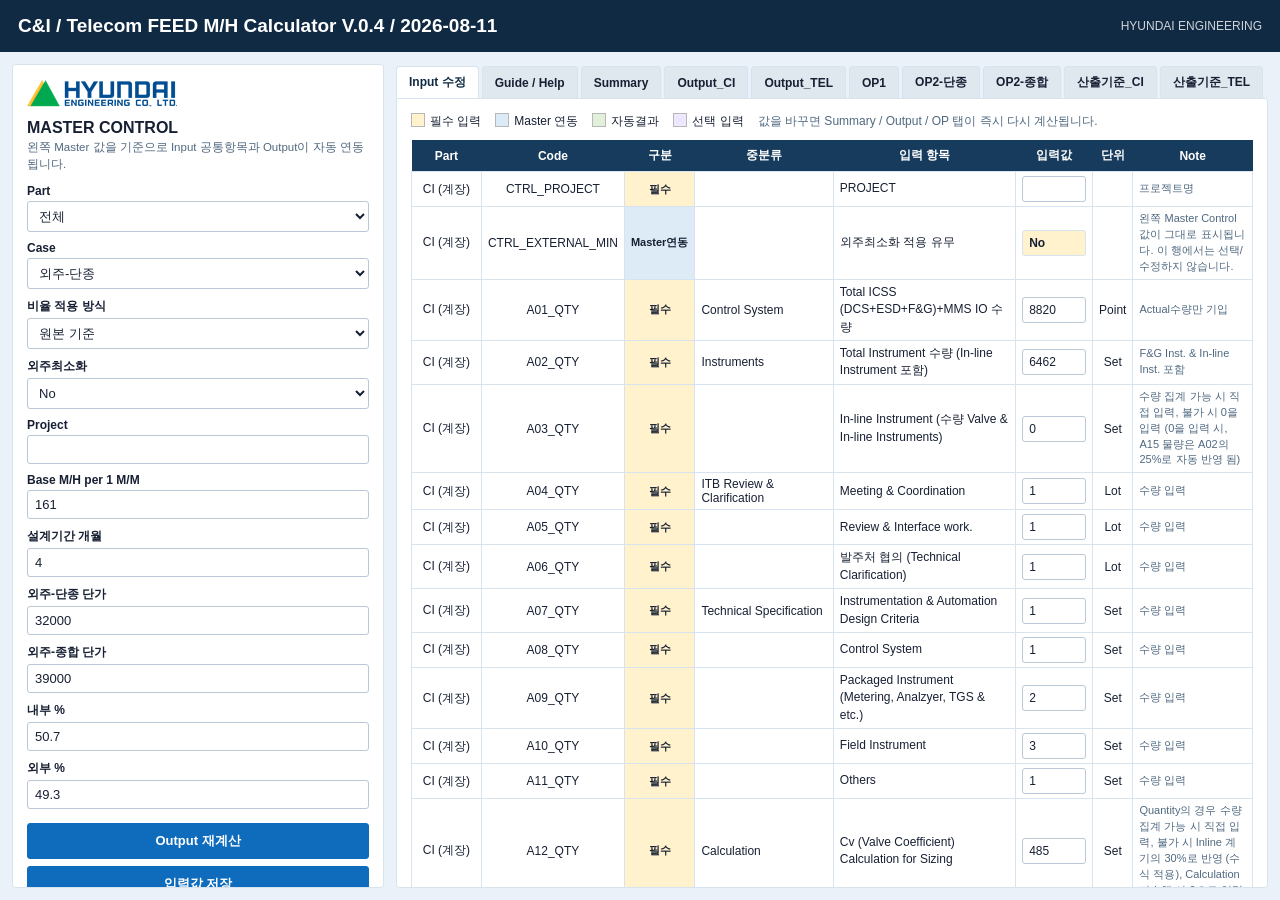
==== web/index.html @ 4133d381 "Add HTML web app equivalent of the FEED M/H Calculator Ports the Tkinter desktop program (FEED_MH_Ca" ====
<!DOCTYPE html>
<html lang="ko">
<head>
<meta charset="utf-8">
<meta name="viewport" content="width=device-width, initial-scale=1">
<title>C&amp;I / Telecom FEED M/H Calculator V.0.4</title>
<link rel="stylesheet" href="css/styles.css">
</head>
<body>

<div class="app-title">
  <span>C&amp;I / Telecom FEED M/H Calculator V.0.4 / 2026-08-11</span>
  <span class="ver">HYUNDAI ENGINEERING</span>
</div>

<div class="app-body">

  <!-- ================= MASTER CONTROL ================= -->
  <aside class="master">
    <img id="logo" class="logo" alt="HYUNDAI ENGINEERING">
    <h2>MASTER CONTROL</h2>
    <p class="hint">왼쪽 Master 값을 기준으로 Input 공통항목과 Output이 자동 연동됩니다.</p>

    <label for="mc-part">Part</label>
    <select id="mc-part">
      <option>전체</option><option>CI (계장)</option><option>TEL (통신)</option>
    </select>

    <label for="mc-case">Case</label>
    <select id="mc-case">
      <option>외주-단종</option><option>외주-종합</option>
    </select>

    <label for="mc-ratio">비율 적용 방식</label>
    <select id="mc-ratio">
      <option>원본 기준</option><option>사용자 입력</option>
    </select>

    <label for="mc-external">외주최소화</label>
    <select id="mc-external">
      <option>No</option><option>Yes</option>
    </select>

    <label for="mc-project">Project</label>
    <input type="text" id="mc-project">

    <label for="mc-base">Base M/H per 1 M/M</label>
    <input type="text" id="mc-base" inputmode="decimal">

    <label for="mc-months">설계기간 개월</label>
    <input type="text" id="mc-months" inputmode="decimal">

    <label for="mc-rate-short">외주-단종 단가</label>
    <input type="text" id="mc-rate-short" inputmode="decimal">

    <label for="mc-rate-comp">외주-종합 단가</label>
    <input type="text" id="mc-rate-comp" inputmode="decimal">

    <label for="mc-ip">내부 %</label>
    <input type="text" id="mc-ip" inputmode="decimal">

    <label for="mc-ep">외부 %</label>
    <input type="text" id="mc-ep" inputmode="decimal">

    <button class="btn accent gap" id="btn-recalc">Output 재계산</button>
    <button class="btn accent" id="btn-save">입력값 저장</button>
    <button class="btn accent" id="btn-load">저장값 불러오기</button>
    <button class="btn" id="btn-export">입력값 내보내기</button>
    <button class="btn" id="btn-import">입력값 가져오기</button>
    <input type="file" id="file-import" accept=".json,application/json" hidden>
    <button class="btn" id="btn-reset">초기화</button>
    <button class="btn accent gap" id="btn-report">Word Report 생성</button>
    <button class="btn" id="btn-print">현재 탭 인쇄 / PDF 저장</button>

    <p class="note">외주최소화는 왼쪽 Master Control에서만 변경합니다. Input 수정 탭의 파란색 Master연동 행은 왼쪽 값이 그대로 표시됩니다. 초록색 자동결과는 선택값에 따라 즉시 계산되어 표시됩니다.</p>
  </aside>

  <!-- ================= TABS ================= -->
  <main class="pane">
    <div class="tabbar" id="tabbar" role="tablist"></div>
    <div class="tabpanels" id="tabpanels">
      <section class="tabpanel" id="tab-input"></section>
      <section class="tabpanel" id="tab-guide"></section>
      <section class="tabpanel" id="tab-summary"></section>
      <section class="tabpanel" id="tab-output-ci"></section>
      <section class="tabpanel" id="tab-output-tel"></section>
      <section class="tabpanel" id="tab-op1"></section>
      <section class="tabpanel" id="tab-op2-short"></section>
      <section class="tabpanel" id="tab-op2-comp"></section>
      <section class="tabpanel" id="tab-std-ci"></section>
      <section class="tabpanel" id="tab-std-tel"></section>
    </div>
  </main>

</div>

<div id="toast" role="status" aria-live="polite"></div>

<script src="js/data.js"></script>
<script src="js/model.js"></script>
<script src="js/report.js"></script>
<script src="js/app.js"></script>
</body>
</html>
---- web/css/styles.css ----
/* FEED M/H Calculator - Web 버전 스타일
   데스크톱(Tkinter) 프로그램의 색상 팔레트와 Excel 형태의 표 서식을 그대로 사용합니다. */
:root {
  --primary: #102A43;
  --accent: #0F6CBD;
  --accent-dark: #0B5CAB;
  --bg: #EAF1F8;
  --card: #FFFFFF;
  --head: #163B5C;
  --text: #172033;
  --muted: #506980;
  --yellow: #FFF2CC;
  --green: #E2F0D9;
  --purple: #EFE7FF;
  --locked: #F2F2F2;
  --line: #D7E3EE;
  --grid-line: #B7B7B7;
  --hdr-blue: #DDEBF7;
  --hdr-cyan: #BFE3F0;
  --hdr-orange: #FCE4D6;
  --hdr-green: #C6E0B4;
  --hdr-purple: #EAD1EA;
}

* { box-sizing: border-box; }

html, body {
  height: 100%;
  margin: 0;
}

body {
  background: var(--bg);
  color: var(--text);
  font-family: "Malgun Gothic", "맑은 고딕", "Segoe UI", "Apple SD Gothic Neo", "Noto Sans KR", sans-serif;
  font-size: 13px;
  display: flex;
  flex-direction: column;
}

/* ---------- 상단 타이틀 ---------- */
.app-title {
  background: var(--primary);
  color: #fff;
  font-size: 19px;
  font-weight: 700;
  padding: 15px 18px;
  display: flex;
  align-items: center;
  gap: 14px;
  flex: 0 0 auto;
}
.app-title .ver { font-size: 12px; font-weight: 400; opacity: .8; margin-left: auto; }

/* ---------- 레이아웃 ---------- */
.app-body {
  flex: 1 1 auto;
  display: flex;
  gap: 12px;
  padding: 12px;
  min-height: 0;
}

.master {
  flex: 0 0 372px;
  background: var(--card);
  border: 1px solid var(--line);
  border-radius: 4px;
  padding: 14px;
  overflow: auto;
}
.master img.logo { max-width: 155px; display: block; margin-bottom: 10px; }
.master h2 { font-size: 16px; margin: 0 0 2px; }
.master .hint { color: var(--muted); font-size: 11.5px; margin: 0 0 10px; line-height: 1.5; }
.master label { display: block; font-size: 12px; margin: 9px 0 3px; font-weight: 600; }
.master select, .master input[type="text"], .master input[type="number"] {
  width: 100%;
  padding: 6px 7px;
  border: 1px solid #B9C7D6;
  border-radius: 3px;
  font: inherit;
  background: #fff;
  color: var(--text);
}
.master select:focus, .master input:focus { outline: 2px solid var(--accent); outline-offset: -1px; }
.master .note {
  margin-top: 14px;
  background: #FFF9EC;
  border: 1px solid #F0DFB8;
  border-radius: 3px;
  color: #7A4F00;
  font-size: 11.5px;
  line-height: 1.55;
  padding: 9px 10px;
}
.btn {
  display: block;
  width: 100%;
  margin-top: 7px;
  padding: 8px 10px;
  border: 1px solid #B9C7D6;
  border-radius: 3px;
  background: #F3F6FA;
  color: var(--text);
  font: inherit;
  font-weight: 700;
  cursor: pointer;
}
.btn:hover { background: #E7EEF6; }
.btn.accent { background: var(--accent); border-color: var(--accent); color: #fff; }
.btn.accent:hover { background: var(--accent-dark); }
.btn.gap { margin-top: 14px; }

/* ---------- 탭 ---------- */
.pane {
  flex: 1 1 auto;
  min-width: 0;
  display: flex;
  flex-direction: column;
}
.tabbar {
  display: flex;
  flex-wrap: wrap;
  gap: 3px;
  padding: 2px 0 0;
  flex: 0 0 auto;
}
.tabbar button {
  border: 1px solid var(--line);
  border-bottom: none;
  background: #DFE7EF;
  color: var(--text);
  font: inherit;
  font-weight: 700;
  font-size: 12px;
  padding: 7px 12px;
  border-radius: 4px 4px 0 0;
  cursor: pointer;
}
.tabbar button[aria-selected="true"] { background: #fff; color: var(--primary); }
.tabpanels {
  flex: 1 1 auto;
  min-height: 0;
  background: var(--card);
  border: 1px solid var(--line);
  border-radius: 0 4px 4px 4px;
  overflow: auto;
}
.tabpanel { display: none; padding: 14px; }
.tabpanel.active { display: block; }
.tabpanel.flush { padding: 0; }

/* ---------- 공통 표 ---------- */
table.grid {
  border-collapse: collapse;
  font-size: 11.5px;
  background: #fff;
}
table.grid th, table.grid td {
  border: 1px solid var(--grid-line);
  padding: 4px 6px;
  vertical-align: middle;
  white-space: pre-line;
}
table.grid th { background: var(--hdr-blue); font-weight: 700; text-align: center; }
.num { text-align: right; font-variant-numeric: tabular-nums; }
.ctr { text-align: center; }
.b { font-weight: 700; }
.red { color: #C00000; }

.sheet-title { font-size: 19px; font-weight: 700; padding: 4px 0; }
.sheet-date { font-size: 11px; font-weight: 700; float: right; padding-top: 10px; }
.sheet-ver { font-size: 16px; font-weight: 700; color: #C00000; padding: 2px 0 10px; }
.scrollx { overflow-x: auto; padding-bottom: 6px; }

/* ---------- Input 수정 ---------- */
table.inputs { width: 100%; border-collapse: collapse; font-size: 12px; }
table.inputs th {
  background: var(--head); color: #fff; font-weight: 700; padding: 7px 6px;
  position: sticky; top: 0; z-index: 2; text-align: center;
}
table.inputs td { border: 1px solid var(--line); padding: 4px 6px; vertical-align: middle; }
table.inputs tr.sec td {
  background: #F1F6FB; font-weight: 700; color: var(--primary); font-size: 12.5px; padding: 6px;
}
table.inputs td:nth-child(1), table.inputs td:nth-child(2) { white-space: nowrap; text-align: center; }
table.inputs .kind { text-align: center; font-weight: 700; white-space: nowrap; font-size: 11px; }
table.inputs .k-auto { background: var(--green); }
table.inputs .k-master { background: #DDEBF7; }
table.inputs .k-req { background: var(--yellow); }
table.inputs .k-opt { background: var(--purple); }
table.inputs .note { color: var(--muted); font-size: 11px; line-height: 1.45; }
table.inputs .detail { line-height: 1.45; }
table.inputs input.cell, table.inputs select.cell {
  width: 100%; padding: 5px 6px; border: 1px solid #B9C7D6; border-radius: 3px;
  font: inherit; background: #fff; color: var(--text);
}
table.inputs select.cell { max-width: 340px; }
table.inputs .readonly {
  display: block; padding: 5px 6px; font-weight: 700; border-radius: 3px;
}
table.inputs .readonly.auto { background: var(--green); }
table.inputs .readonly.master { background: var(--yellow); }
.legend { display: flex; flex-wrap: wrap; gap: 14px; margin-bottom: 10px; font-size: 12px; align-items: center; }
.legend span.sw { display: inline-block; width: 14px; height: 14px; border: 1px solid var(--grid-line); margin-right: 5px; vertical-align: -2px; }

/* ---------- Summary ---------- */
.summary-title { font-size: 22px; font-weight: 700; text-align: center; padding: 8px 0 14px; }
table.summary { border-collapse: collapse; width: 100%; font-size: 13px; }
table.summary th, table.summary td { border: 1px solid #98A8B8; padding: 7px 8px; text-align: center; }
table.summary th { background: #F8F8F8; font-weight: 700; }
table.summary td.lbl { background: #fff; font-weight: 700; }
table.summary caption { text-align: left; font-size: 15px; font-weight: 700; padding: 16px 0 7px; }
.summary-head { display: flex; flex-wrap: wrap; gap: 10px; align-items: center; margin-bottom: 6px; font-size: 13px; }
.summary-head .chip { border: 1px solid #98A8B8; padding: 5px 10px; background: #F7FAFD; font-weight: 700; }
.summary-head .chip.on { background: var(--yellow); }
.summary-note { background: #F7FAFD; border: 1px solid #98A8B8; padding: 8px 10px; margin-top: 14px; font-size: 12px; }

/* ---------- Output / OP 시트 ---------- */
table.sheet { border-collapse: collapse; font-size: 11.5px; }
table.sheet th, table.sheet td { border: 1px solid var(--grid-line); padding: 4px 6px; }
table.sheet th { text-align: center; font-weight: 700; }
table.sheet tr.section td { background: var(--hdr-blue); font-weight: 700; font-size: 12px; }
table.sheet tr.odd td { background: #F7FBFF; }
td.int { background: var(--yellow); }
td.ext { background: var(--green); }
td.tot { background: var(--hdr-blue); font-weight: 700; }
tr.total td { background: #FFFF00; font-weight: 700; }
.basebox { border-collapse: collapse; font-size: 11.5px; margin: 6px 0 10px; }
.basebox td { border: 1px solid #000; padding: 4px 8px; }
.basebox td.v { background: #40D050; font-weight: 700; text-align: right; }
.notesbox { background: #D9D9D9; padding: 8px 10px; font-size: 11.5px; line-height: 1.5; max-width: 520px; }
.projbar { display: flex; margin: 8px 0; font-size: 12px; }
.projbar .k { background: #63D663; font-weight: 700; padding: 5px 10px; border: 1px solid #000; }
.projbar .v { background: #9DE28E; padding: 5px 10px; border: 1px solid #000; border-left: none; flex: 1; }
.tablebanner { background: #8BD56B; border: 1px solid #000; font-weight: 700; text-align: center; padding: 5px; font-size: 12.5px; }
.footline { border: 1px solid #000; padding: 6px 10px; font-weight: 700; font-size: 12px; margin-top: -1px; background: #fff; }
.head-basic { background: var(--hdr-blue); }
.head-unit { background: var(--hdr-cyan); }
.head-mh { background: var(--hdr-green); }
.head-rem { background: var(--hdr-purple); }

/* ---------- 산출기준 ---------- */
table.std { border-collapse: collapse; font-size: 11.5px; }
table.std th, table.std td { border: 1px solid var(--grid-line); padding: 4px 6px; vertical-align: middle; }
table.std th { background: var(--hdr-orange); text-align: center; font-weight: 700; }
table.std th.basic { background: var(--hdr-blue); }
table.std th.guide { background: var(--hdr-cyan); }
table.std td.guide { white-space: pre-line; line-height: 1.45; max-width: 560px; }
table.std td.act { max-width: 340px; }
table.std tr.odd td { background: #F7FBFF; }
table.std input.v {
  width: 100%; border: none; background: transparent; font: inherit; text-align: right;
  padding: 2px 3px; color: inherit;
}
table.std input.v:focus { outline: 2px solid var(--accent); background: #fff; }
table.std td.vint { background: var(--yellow); }
table.std td.vext { background: var(--green); }
.std-topbar { display: flex; flex-wrap: wrap; align-items: stretch; margin-bottom: 8px; font-size: 12px; }
.std-topbar .k { background: #BFE3F0; font-weight: 700; padding: 8px 10px; border: 1px solid #000; white-space: pre-line; }
.std-topbar .v { background: #FFC000; color: #C00000; font-weight: 700; font-size: 15px; padding: 8px 16px; border: 1px solid #000; border-left: none; display: flex; align-items: center; }
.std-topbar .n { background: #F2F2F2; padding: 8px 10px; font-size: 11.5px; line-height: 1.5; flex: 1; min-width: 260px; }

/* ---------- Guide ---------- */
.guide { max-width: 1080px; }
.guide h1 { font-size: 24px; text-align: center; margin: 4px 0 2px; }
.guide .sub { text-align: right; color: #555; font-size: 12px; margin-bottom: 18px; }
.guide h2 { font-size: 17px; margin: 24px 0 8px; padding-bottom: 5px; border-bottom: 2px solid var(--line); }
.guide .block { border: 1px solid var(--line); border-radius: 3px; margin: 8px 0; }
.guide .block h3 { margin: 0; padding: 8px 12px; font-size: 13.5px; color: var(--primary); background: #F7FAFD; border-bottom: 1px solid var(--line); }
.guide .block ul { margin: 6px 0; padding: 0 12px 6px 30px; }
.guide .block li { margin: 4px 0; line-height: 1.55; }
.guide .block.warn li { color: #C00000; }

/* ---------- 토스트 ---------- */
#toast {
  position: fixed; left: 50%; bottom: 26px; transform: translateX(-50%);
  background: var(--primary); color: #fff; padding: 10px 18px; border-radius: 4px;
  font-size: 13px; box-shadow: 0 4px 14px rgba(16, 42, 67, .35);
  opacity: 0; pointer-events: none; transition: opacity .2s; z-index: 50; max-width: 80vw;
}
#toast.show { opacity: 1; }

@media (max-width: 1100px) {
  .app-body { flex-direction: column; }
  .master { flex: 0 0 auto; max-height: none; }
}

@media print {
  .app-title, .master, .tabbar, #toast { display: none !important; }
  .app-body { padding: 0; display: block; }
  .tabpanels { border: none; overflow: visible; }
  body { background: #fff; }
}
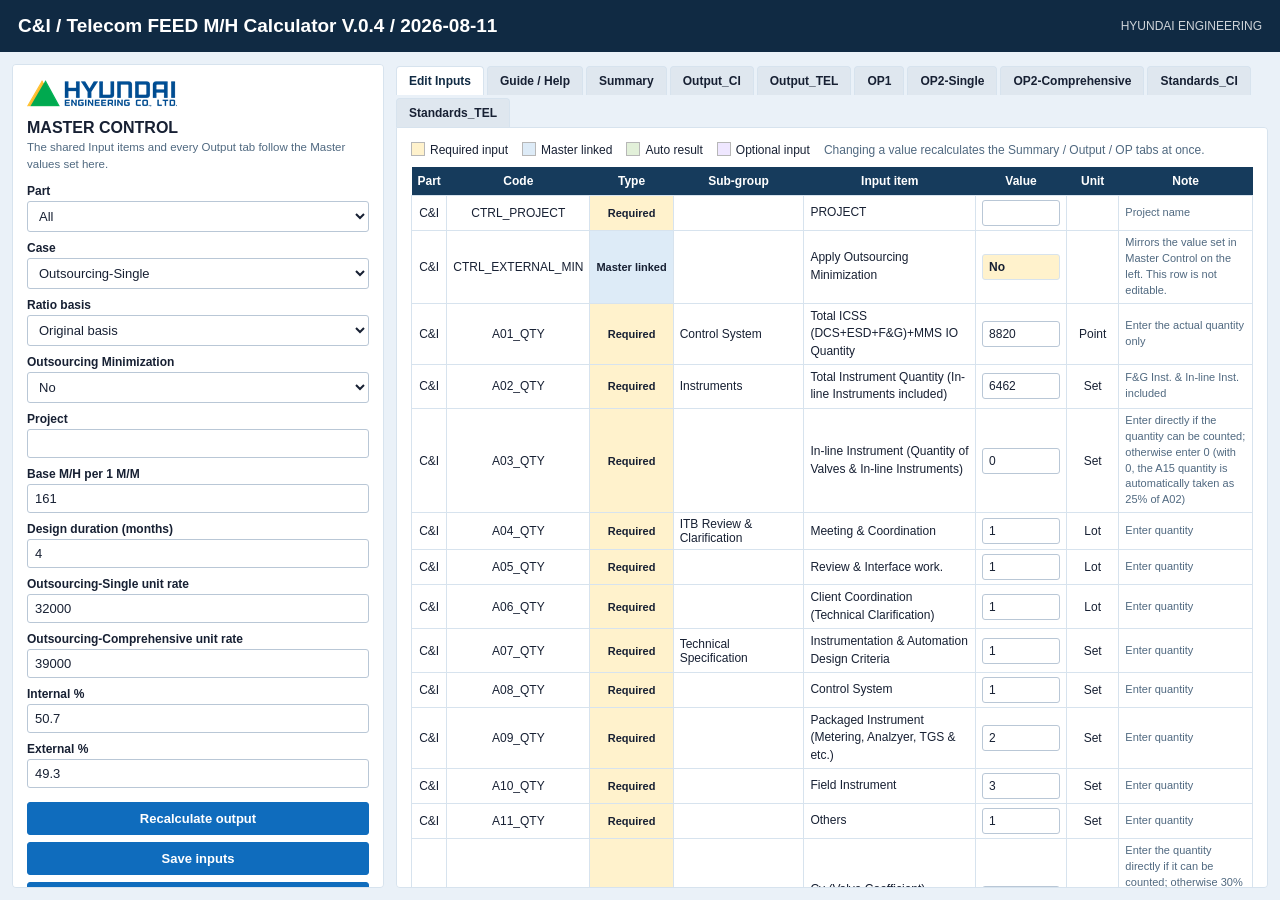
==== commit 36974aee: "Translate the web app to English The browser app under web/ is now entirely in English — interface c" ====
--- a/web/index.html
+++ b/web/index.html
@@ -1,5 +1,5 @@
 <!DOCTYPE html>
-<html lang="ko">
+<html lang="en">
 <head>
 <meta charset="utf-8">
 <meta name="viewport" content="width=device-width, initial-scale=1">
@@ -19,24 +19,24 @@
   <aside class="master">
     <img id="logo" class="logo" alt="HYUNDAI ENGINEERING">
     <h2>MASTER CONTROL</h2>
-    <p class="hint">왼쪽 Master 값을 기준으로 Input 공통항목과 Output이 자동 연동됩니다.</p>
+    <p class="hint">The shared Input items and every Output tab follow the Master values set here.</p>
 
     <label for="mc-part">Part</label>
     <select id="mc-part">
-      <option>전체</option><option>CI (계장)</option><option>TEL (통신)</option>
+      <option>All</option><option>C&amp;I (Instrumentation)</option><option>TEL (Telecom)</option>
     </select>
 
     <label for="mc-case">Case</label>
     <select id="mc-case">
-      <option>외주-단종</option><option>외주-종합</option>
+      <option>Outsourcing-Single</option><option>Outsourcing-Comprehensive</option>
     </select>
 
-    <label for="mc-ratio">비율 적용 방식</label>
+    <label for="mc-ratio">Ratio basis</label>
     <select id="mc-ratio">
-      <option>원본 기준</option><option>사용자 입력</option>
+      <option>Original basis</option><option>User entered</option>
     </select>
 
-    <label for="mc-external">외주최소화</label>
+    <label for="mc-external">Outsourcing Minimization</label>
     <select id="mc-external">
       <option>No</option><option>Yes</option>
     </select>
@@ -47,32 +47,32 @@
     <label for="mc-base">Base M/H per 1 M/M</label>
     <input type="text" id="mc-base" inputmode="decimal">
 
-    <label for="mc-months">설계기간 개월</label>
+    <label for="mc-months">Design duration (months)</label>
     <input type="text" id="mc-months" inputmode="decimal">
 
-    <label for="mc-rate-short">외주-단종 단가</label>
+    <label for="mc-rate-short">Outsourcing-Single unit rate</label>
     <input type="text" id="mc-rate-short" inputmode="decimal">
 
-    <label for="mc-rate-comp">외주-종합 단가</label>
+    <label for="mc-rate-comp">Outsourcing-Comprehensive unit rate</label>
     <input type="text" id="mc-rate-comp" inputmode="decimal">
 
-    <label for="mc-ip">내부 %</label>
+    <label for="mc-ip">Internal %</label>
     <input type="text" id="mc-ip" inputmode="decimal">
 
-    <label for="mc-ep">외부 %</label>
+    <label for="mc-ep">External %</label>
     <input type="text" id="mc-ep" inputmode="decimal">
 
-    <button class="btn accent gap" id="btn-recalc">Output 재계산</button>
-    <button class="btn accent" id="btn-save">입력값 저장</button>
-    <button class="btn accent" id="btn-load">저장값 불러오기</button>
-    <button class="btn" id="btn-export">입력값 내보내기</button>
-    <button class="btn" id="btn-import">입력값 가져오기</button>
+    <button class="btn accent gap" id="btn-recalc">Recalculate output</button>
+    <button class="btn accent" id="btn-save">Save inputs</button>
+    <button class="btn accent" id="btn-load">Load saved inputs</button>
+    <button class="btn" id="btn-export">Export inputs</button>
+    <button class="btn" id="btn-import">Import inputs</button>
     <input type="file" id="file-import" accept=".json,application/json" hidden>
-    <button class="btn" id="btn-reset">초기화</button>
-    <button class="btn accent gap" id="btn-report">Word Report 생성</button>
-    <button class="btn" id="btn-print">현재 탭 인쇄 / PDF 저장</button>
+    <button class="btn" id="btn-reset">Reset</button>
+    <button class="btn accent gap" id="btn-report">Generate Word report</button>
+    <button class="btn" id="btn-print">Print current tab / save as PDF</button>
 
-    <p class="note">외주최소화는 왼쪽 Master Control에서만 변경합니다. Input 수정 탭의 파란색 Master연동 행은 왼쪽 값이 그대로 표시됩니다. 초록색 자동결과는 선택값에 따라 즉시 계산되어 표시됩니다.</p>
+    <p class="note">Outsourcing Minimization is changed here in Master Control only. The blue Master-linked row on the Edit Inputs tab simply mirrors the value set here, and the green auto-result rows are recalculated from your selections as you go.</p>
   </aside>
 
   <!-- ================= TABS ================= -->
--- a/web/css/styles.css
+++ b/web/css/styles.css
@@ -1,5 +1,6 @@
-/* FEED M/H Calculator - Web 버전 스타일
-   데스크톱(Tkinter) 프로그램의 색상 팔레트와 Excel 형태의 표 서식을 그대로 사용합니다. */
+/* FEED M/H Calculator - web styles
+   Reuses the colour palette of the desktop (Tkinter) program and its
+   Excel-style table formatting. */
 :root {
   --primary: #102A43;
   --accent: #0F6CBD;
@@ -32,13 +33,13 @@
 body {
   background: var(--bg);
   color: var(--text);
-  font-family: "Malgun Gothic", "맑은 고딕", "Segoe UI", "Apple SD Gothic Neo", "Noto Sans KR", sans-serif;
+  font-family: "Segoe UI", "Malgun Gothic", "Helvetica Neue", Arial, sans-serif;
   font-size: 13px;
   display: flex;
   flex-direction: column;
 }
 
-/* ---------- 상단 타이틀 ---------- */
+/* ---------- title bar ---------- */
 .app-title {
   background: var(--primary);
   color: #fff;
@@ -52,7 +53,7 @@
 }
 .app-title .ver { font-size: 12px; font-weight: 400; opacity: .8; margin-left: auto; }
 
-/* ---------- 레이아웃 ---------- */
+/* ---------- layout ---------- */
 .app-body {
   flex: 1 1 auto;
   display: flex;
@@ -111,7 +112,7 @@
 .btn.accent:hover { background: var(--accent-dark); }
 .btn.gap { margin-top: 14px; }
 
-/* ---------- 탭 ---------- */
+/* ---------- tabs ---------- */
 .pane {
   flex: 1 1 auto;
   min-width: 0;
@@ -150,7 +151,7 @@
 .tabpanel.active { display: block; }
 .tabpanel.flush { padding: 0; }
 
-/* ---------- 공통 표 ---------- */
+/* ---------- shared tables ---------- */
 table.grid {
   border-collapse: collapse;
   font-size: 11.5px;
@@ -173,7 +174,7 @@
 .sheet-ver { font-size: 16px; font-weight: 700; color: #C00000; padding: 2px 0 10px; }
 .scrollx { overflow-x: auto; padding-bottom: 6px; }
 
-/* ---------- Input 수정 ---------- */
+/* ---------- Edit Inputs ---------- */
 table.inputs { width: 100%; border-collapse: collapse; font-size: 12px; }
 table.inputs th {
   background: var(--head); color: #fff; font-weight: 700; padding: 7px 6px;
@@ -216,7 +217,7 @@
 .summary-head .chip.on { background: var(--yellow); }
 .summary-note { background: #F7FAFD; border: 1px solid #98A8B8; padding: 8px 10px; margin-top: 14px; font-size: 12px; }
 
-/* ---------- Output / OP 시트 ---------- */
+/* ---------- Output / OP sheets ---------- */
 table.sheet { border-collapse: collapse; font-size: 11.5px; }
 table.sheet th, table.sheet td { border: 1px solid var(--grid-line); padding: 4px 6px; }
 table.sheet th { text-align: center; font-weight: 700; }
@@ -240,7 +241,7 @@
 .head-mh { background: var(--hdr-green); }
 .head-rem { background: var(--hdr-purple); }
 
-/* ---------- 산출기준 ---------- */
+/* ---------- calculation standards ---------- */
 table.std { border-collapse: collapse; font-size: 11.5px; }
 table.std th, table.std td { border: 1px solid var(--grid-line); padding: 4px 6px; vertical-align: middle; }
 table.std th { background: var(--hdr-orange); text-align: center; font-weight: 700; }
@@ -272,7 +273,7 @@
 .guide .block li { margin: 4px 0; line-height: 1.55; }
 .guide .block.warn li { color: #C00000; }
 
-/* ---------- 토스트 ---------- */
+/* ---------- toast ---------- */
 #toast {
   position: fixed; left: 50%; bottom: 26px; transform: translateX(-50%);
   background: var(--primary); color: #fff; padding: 10px 18px; border-radius: 4px;
